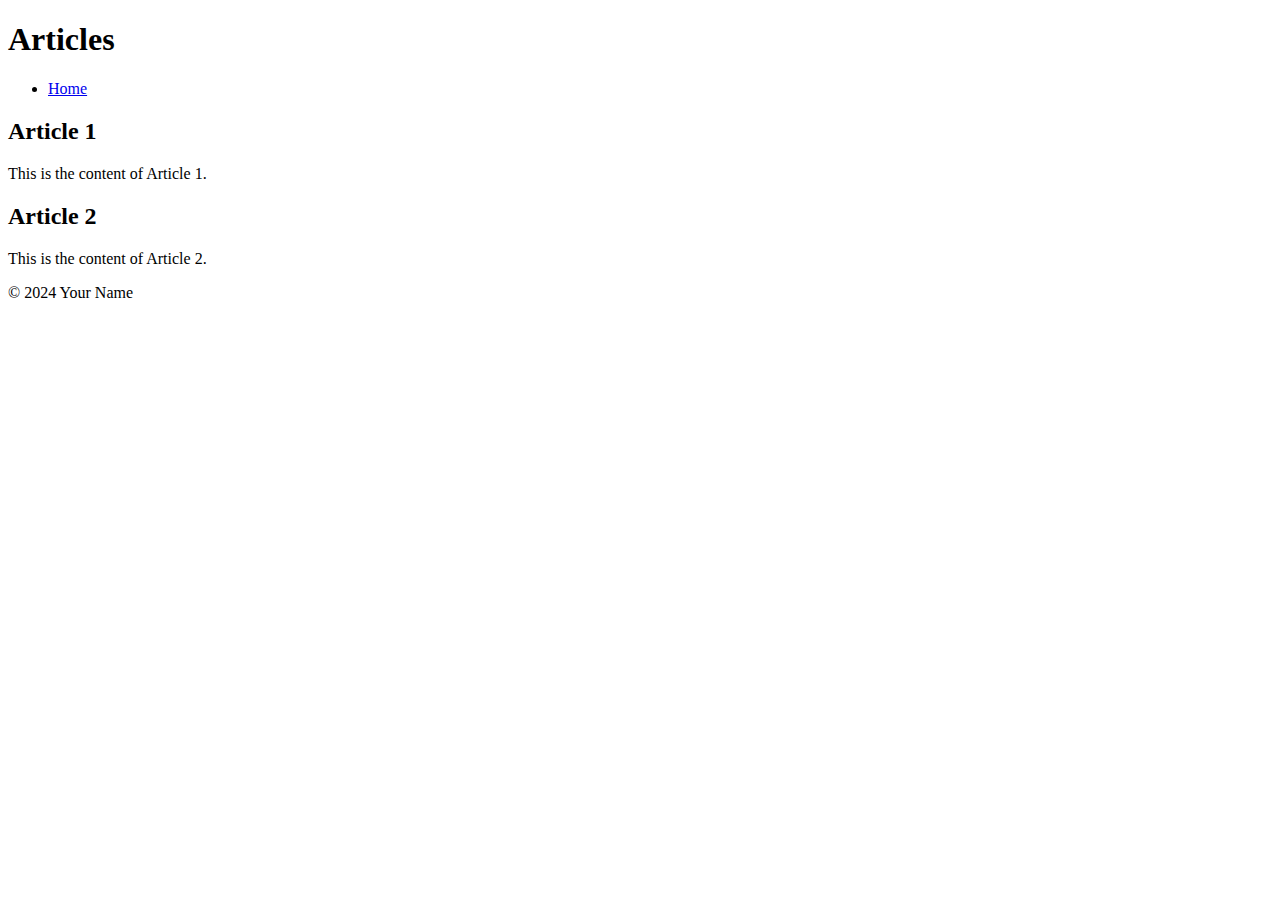
==== index.html @ ed603a65 "Create index.html" ====
<!DOCTYPE html>
<html lang="en">
<head>
    <meta charset="UTF-8">
    <meta name="viewport" content="width=device-width, initial-scale=1.0">
    <title>Articles - Your GitHub Page</title>
    <link rel="stylesheet" href="styles.css">
</head>
<body class="cyber-theme">
    <header>
        <h1>Articles</h1>
    </header>
    <nav>
        <ul>
            <li><a href="https://raw.githubusercontent.com/asifali1x/asifali/main/articles.html?token=GHSAT0AAAAAACO7HOJIWYNVWKXXC3S2CIIQZPCQPOQ">Home</a></li>
        </ul>
    </nav>
    <main>
        <h2>Article 1</h2>
        <p>This is the content of Article 1.</p>
        <h2>Article 2</h2>
        <p>This is the content of Article 2.</p>
        <!-- Add more articles as needed -->
    </main>
    <footer>
        <p>&copy; 2024 Your Name</p>
    </footer>
</body>
</html>
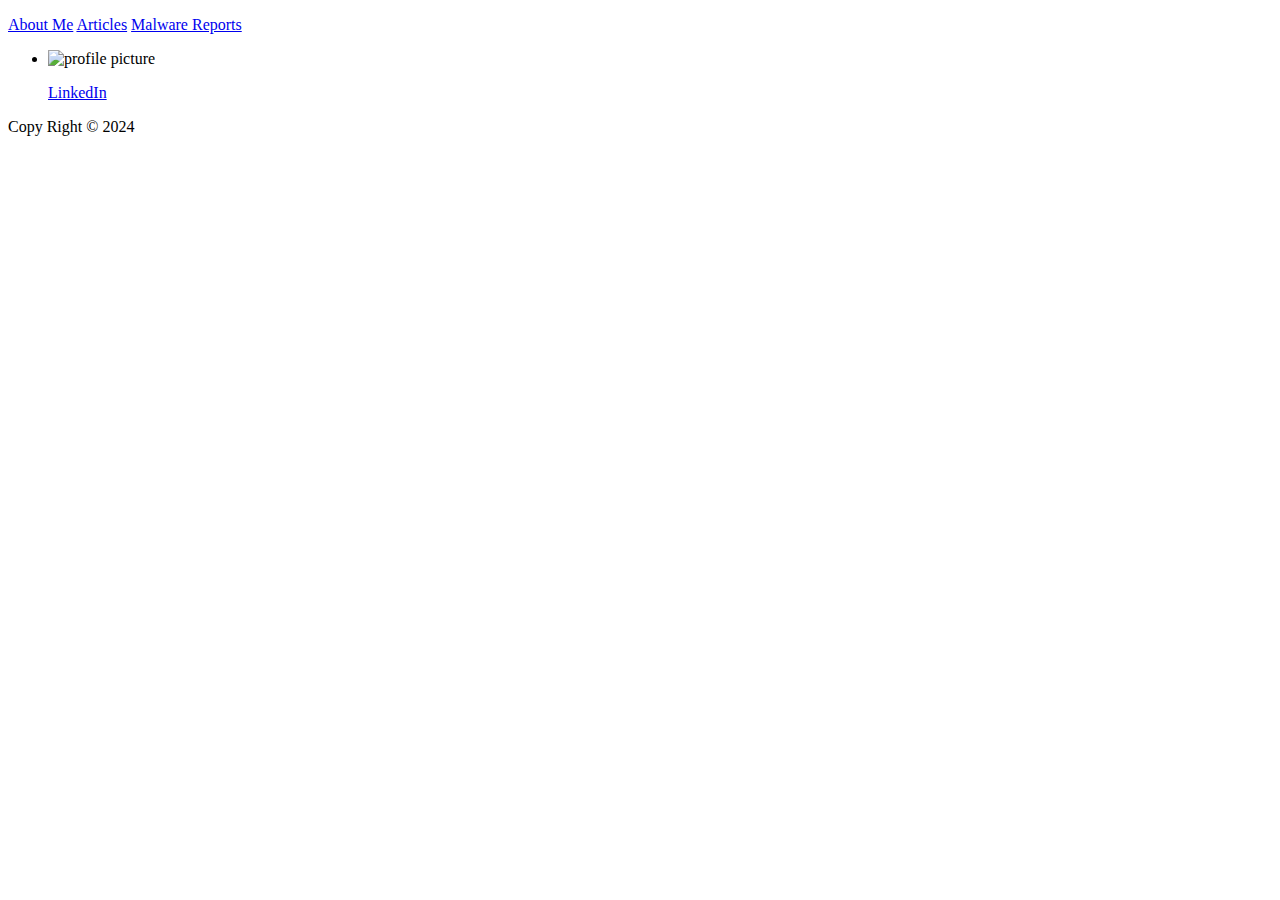
==== commit 43cac8b6: "Create index.html" ====
--- a/index.html
+++ b/index.html
@@ -1,29 +1,37 @@
 <!DOCTYPE html>
-<html lang="en">
+<html>
+
 <head>
-    <meta charset="UTF-8">
-    <meta name="viewport" content="width=device-width, initial-scale=1.0">
-    <title>Articles - Your GitHub Page</title>
-    <link rel="stylesheet" href="styles.css">
+  <meta charset="utf-8">
+  <meta name="viewport" content="width=device-width">
+  <title>About me</title>
+  <link href="style.css" rel="stylesheet" type="text/css" />
 </head>
-<body class="cyber-theme">
-    <header>
-        <h1>Articles</h1>
-    </header>
-    <nav>
-        <ul>
-            <li><a href="https://raw.githubusercontent.com/asifali1x/asifali/main/articles.html?token=GHSAT0AAAAAACO7HOJIWYNVWKXXC3S2CIIQZPCQPOQ">Home</a></li>
-        </ul>
-    </nav>
-    <main>
-        <h2>Article 1</h2>
-        <p>This is the content of Article 1.</p>
-        <h2>Article 2</h2>
-        <p>This is the content of Article 2.</p>
-        <!-- Add more articles as needed -->
-    </main>
-    <footer>
-        <p>&copy; 2024 Your Name</p>
-    </footer>
+
+<body>
+  <p id="menu">
+  <a href="#">About Me</a>
+  <a href="#">Articles</a>
+  <a href="#">Malware Reports</a>
+  </p>
+  <aside>
+    <ul>
+      <li>
+        <img src="profilepic.jfif"
+              alt="profile picture"
+        />
+        <p>
+          <a href="www.linkedin.com/in/asif-ali-">LinkedIn</a>
+        </p>
+      </li>
+    </ul>
+
+  <footer>
+    <p id="copyright">
+      Copy Right &copy; 2024</p>
+  </footer>
+
+  <script src="script.js"></script>
 </body>
+
 </html>
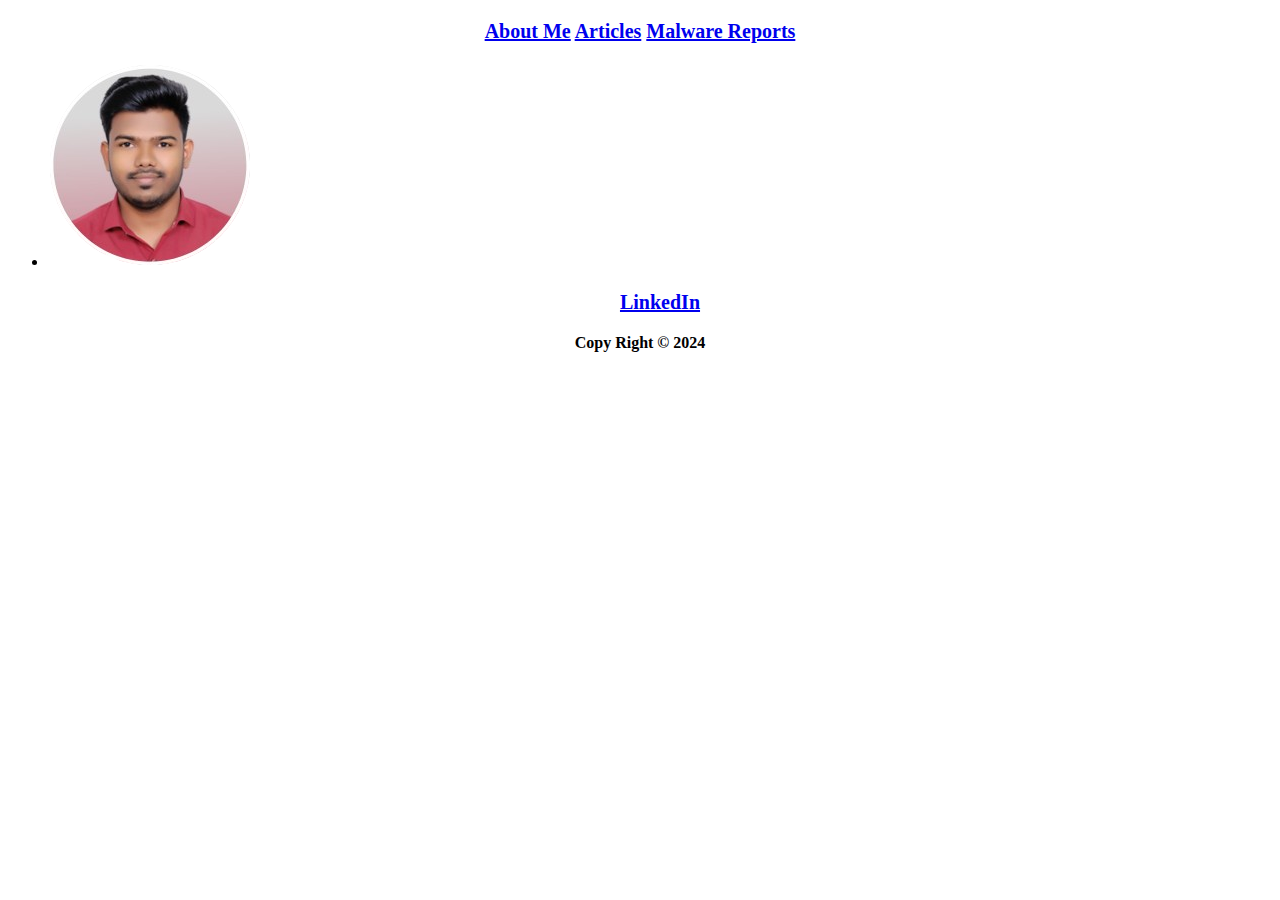
==== commit f594452b: "Update index.html" ====
--- a/index.html
+++ b/index.html
@@ -27,8 +27,7 @@
     </ul>
 
   <footer>
-    <p id="copyright">
-      Copy Right &copy; 2024</p>
+    <p id="copyright">Copy Right &copy; 2024</p>
   </footer>
 
   <script src="script.js"></script>
--- a/style.css
+++ b/style.css
@@ -0,0 +1,30 @@
+#menu{
+  font-size: 20px;
+  font-weight: bold;
+  text-align: center;
+  font-family: cambria;
+  
+}
+a:hover{
+  color: orangered;
+  font-weight: bold;
+  text-decoration: underline orangered;;
+}
+
+img{
+  width: 200px;
+  height: 200px;
+  border-radius: 50%;
+  border: 2px solid #fff;
+}
+p{
+  font-size: 20px;
+  font-weight: bold;
+  text-align: center;
+  font-family: cambria;
+}
+
+#copyright{
+  font-size: 16px;
+  font-family: cambria;
+}
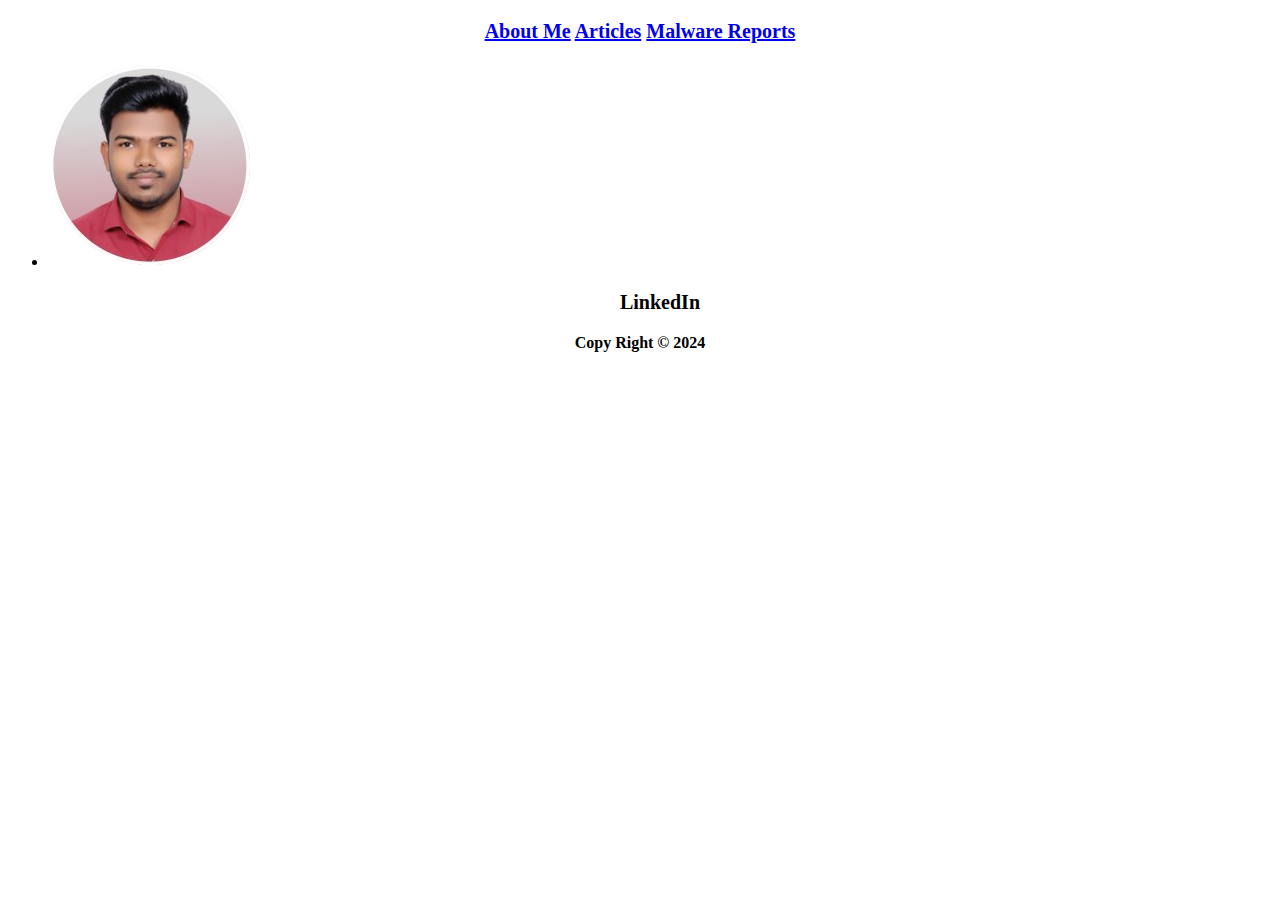
==== commit 662dc678: "Update index.html" ====
--- a/index.html
+++ b/index.html
@@ -21,7 +21,7 @@
               alt="profile picture"
         />
         <p>
-          <a href="www.linkedin.com/in/asif-ali-">LinkedIn</a>
+          <a link="www.linkedin.com/in/asif-ali-/">LinkedIn</a>
         </p>
       </li>
     </ul>
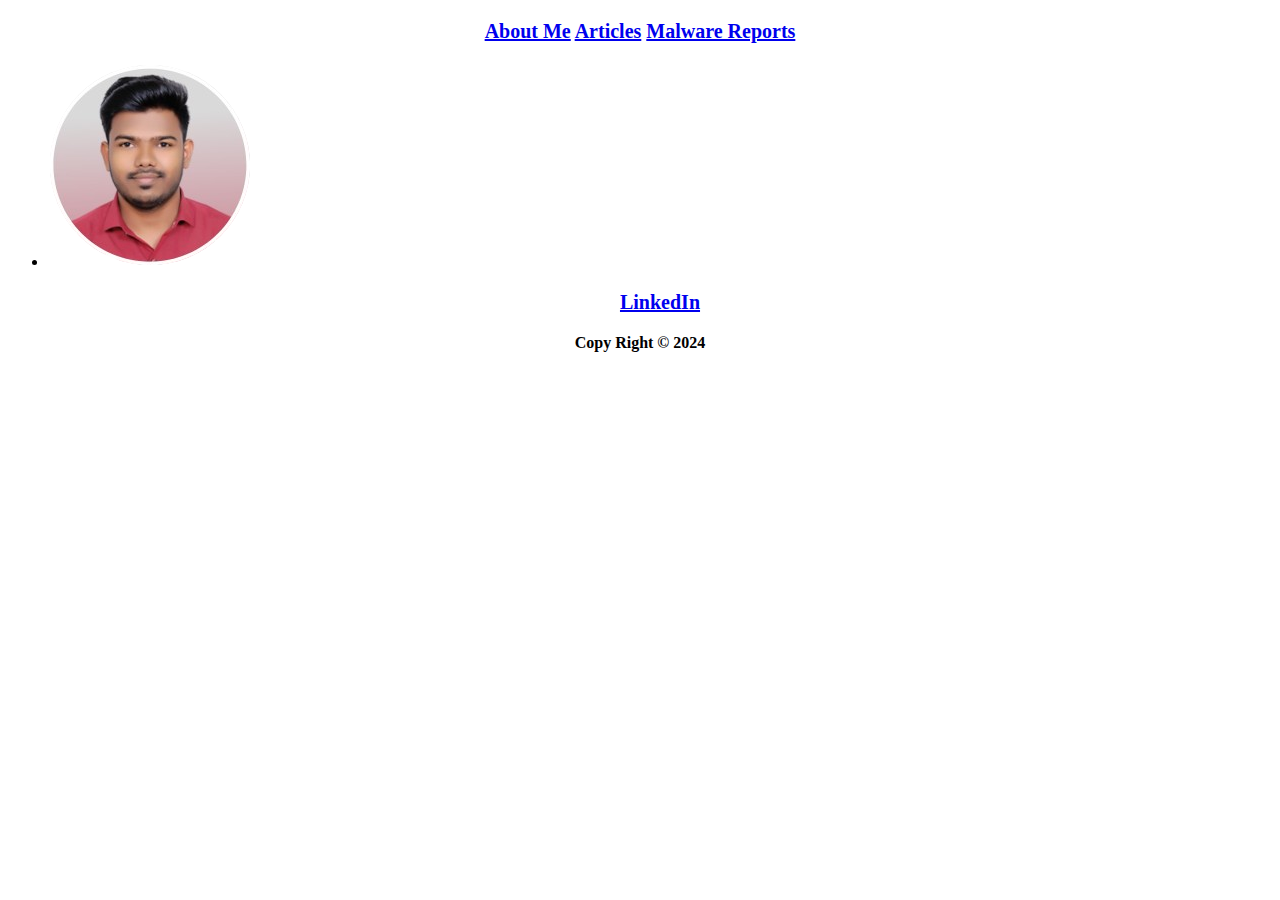
==== commit e408cabf: "Update index.html" ====
--- a/index.html
+++ b/index.html
@@ -21,7 +21,7 @@
               alt="profile picture"
         />
         <p>
-          <a link="www.linkedin.com/in/asif-ali-/">LinkedIn</a>
+          <a href="https://www.linkedin.com/in/asif-ali-/">LinkedIn</a>
         </p>
       </li>
     </ul>
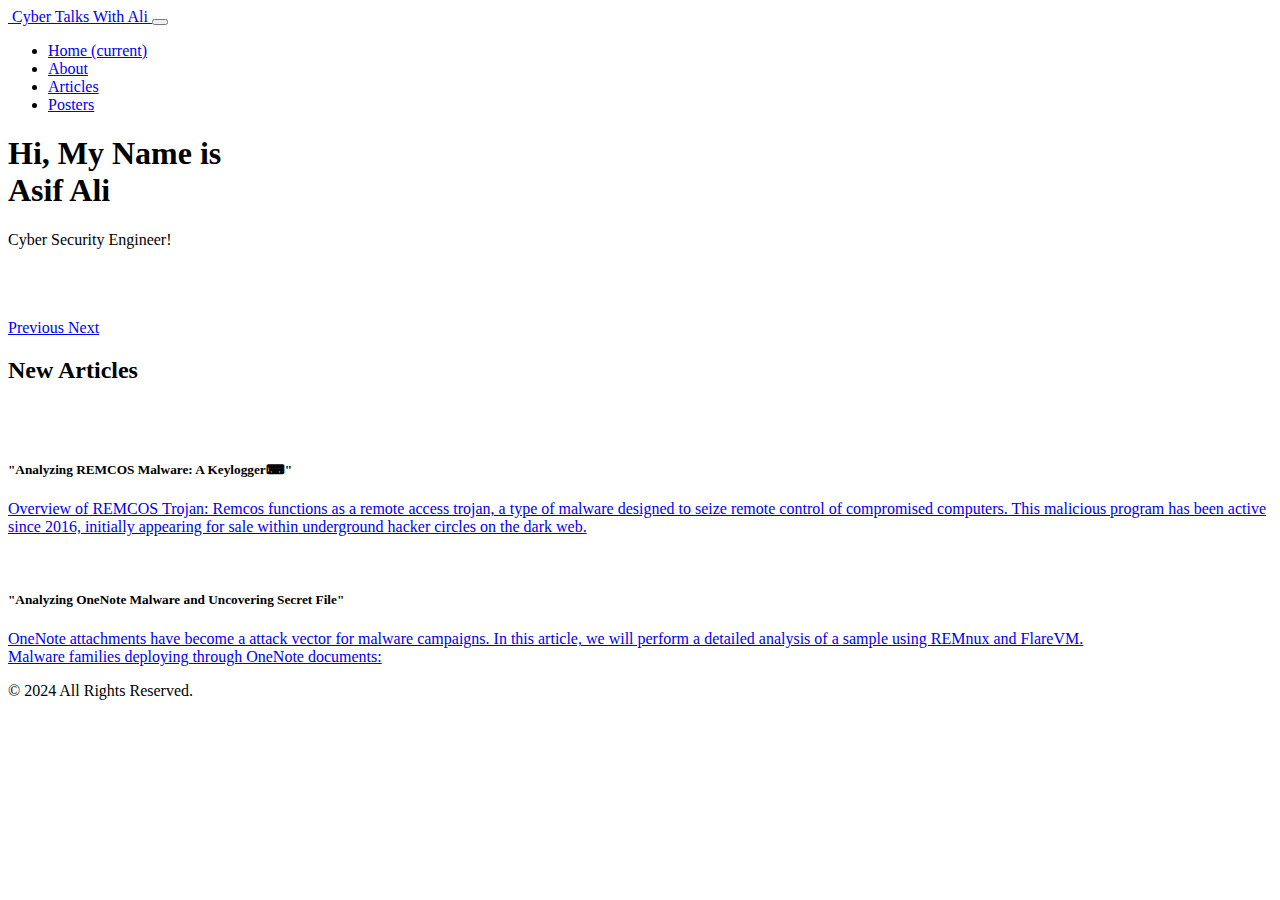
==== commit 0d7b9cf8: "Create index.html" ====
--- a/index.html
+++ b/index.html
@@ -2,35 +2,196 @@
 <html>
 
 <head>
-  <meta charset="utf-8">
-  <meta name="viewport" content="width=device-width">
-  <title>About me</title>
-  <link href="style.css" rel="stylesheet" type="text/css" />
+  <!-- Basic -->
+  <meta charset="utf-8" />
+  <meta http-equiv="X-UA-Compatible" content="IE=edge" />
+  <!-- Mobile Metas -->
+  <meta name="viewport" content="width=device-width, initial-scale=1, shrink-to-fit=no" />
+  <!-- Site Metas -->
+  <meta name="keywords" content="" />
+  <meta name="description" content="" />
+  <meta name="author" content="" />
+
+  <title>Cyber Talks With Ali</title>
+
+  <!-- slider stylesheet -->
+  <link rel="stylesheet" type="text/css" href="https://cdnjs.cloudflare.com/ajax/libs/OwlCarousel2/2.1.3/assets/owl.carousel.min.css" />
+
+  <!-- bootstrap core css -->
+  <link rel="stylesheet" type="text/css" href="css/bootstrap.css" />
+
+  <!-- fonts style -->
+  <link href="https://fonts.googleapis.com/css?family=Poppins:400,600,700&display=swap" rel="stylesheet">
+  <!-- Custom styles for this template -->
+  <link href="css/style.css" rel="stylesheet" />
+  <!-- responsive style -->
+  <link href="css/responsive.css" rel="stylesheet" />
 </head>
 
 <body>
-  <p id="menu">
-  <a href="#">About Me</a>
-  <a href="#">Articles</a>
-  <a href="#">Malware Reports</a>
-  </p>
-  <aside>
-    <ul>
-      <li>
-        <img src="profilepic.jfif"
-              alt="profile picture"
-        />
-        <p>
-          <a href="https://www.linkedin.com/in/asif-ali-/">LinkedIn</a>
-        </p>
-      </li>
-    </ul>
 
-  <footer>
-    <p id="copyright">Copy Right &copy; 2024</p>
+  <div class="hero_area">
+    <!-- header section strats -->
+    <header class="header_section">
+      <div class="container">
+        <nav class="navbar navbar-expand-lg custom_nav-container ">
+          <a class="navbar-brand" href="index.html">
+            <img src="images/logo.png" alt="">
+            <span>
+              Cyber Talks With Ali
+            </span>
+          </a>
+          <button class="navbar-toggler" type="button" data-toggle="collapse" data-target="#navbarSupportedContent" aria-controls="navbarSupportedContent" aria-expanded="false" aria-label="Toggle navigation">
+            <span class="s-1"> </span>
+            <span class="s-2"> </span>
+            <span class="s-3"> </span>
+          </button>
+
+          <div class="collapse navbar-collapse" id="navbarSupportedContent">
+            <div class="d-flex ml-auto flex-column flex-lg-row align-items-center">
+              <ul class="navbar-nav  ">
+                <li class="nav-item active">
+                  <a class="nav-link" href="index.html">Home <span class="sr-only">(current)</span></a>
+                </li>
+                <li class="nav-item">
+                  <a class="nav-link" href="about.html"> About</a>
+                </li>
+                <li class="nav-item">
+                  <a class="nav-link" href="blog.html"> Articles </a>
+                </li>
+                <li class="nav-item">
+                  <a class="nav-link" href="poster.html"> Posters </a>
+                </li>
+              </ul>
+            </div>
+          </div>
+        </nav>
+      </div>
+    </header>
+    <!-- end header section -->
+    <!-- slider section -->
+    <section class=" slider_section ">
+      <div class="container">
+        <div class="row">
+          <div class="col-md-6 ">
+            <div class="detail_box">
+              <h1>
+                Hi, My Name is<br>
+                Asif Ali<br>
+              </h1>
+              <p>
+                Cyber Security Engineer!
+              </p>
+            </div>
+          </div>
+          <div class="col-lg-5 col-md-6 offset-lg-1">
+            <div class="img_content">
+              <div class="img_container">
+                <div id="carouselExampleControls" class="carousel slide" data-ride="carousel">
+                  <div class="carousel-inner">
+                    <div class="carousel-item active">
+                      <div class="img-box">
+                        <img src="images/slider-img.jpg" alt="">
+                      </div>
+                    </div>
+                    <div class="carousel-item">
+                      <div class="img-box">
+                        <img src="images/slider-img.jpg" alt="">
+                      </div>
+                    </div>
+                    <div class="carousel-item">
+                      <div class="img-box">
+                        <img src="images/slider-img.jpg" alt="">
+                      </div>
+                    </div>
+                  </div>
+                </div>
+              </div>
+              <a class="carousel-control-prev" href="#carouselExampleControls" role="button" data-slide="prev">
+                <span class="sr-only">Previous</span>
+              </a>
+              <a class="carousel-control-next" href="#carouselExampleControls" role="button" data-slide="next">
+                <span class="sr-only">Next</span>
+              </a>
+            </div>
+
+          </div>
+        </div>
+      </div>
+    </section>
+    <!-- end slider section -->
+  </div>
+<!-- blog section -->
+
+  <section class="blog_section layout_padding">
+    <div class="container">
+      <div class="heading_container">
+        <h2>
+          New Articles
+        </h2>
+        <img src="images/plug.png" alt="">
+      </div>
+      <div class="row">
+        <div class="col-md-6">
+          <div class="box">
+            <div class="img-box">
+              <img src="images/Remcos.jpg" alt="">
+            </div>
+            <div class="detail-box">
+              <h5>
+                "Analyzing REMCOS Malware: A Keylogger⌨"
+              </h5>
+              <p>
+                <a class="articleclick" href="#">Overview of REMCOS Trojan:
+                Remcos functions as a remote access trojan, a type of malware designed to seize remote control of compromised computers. This malicious program has been active since 2016, initially appearing for sale within underground hacker circles on the dark web.</a>
+              </p>
+            </div>
+          </div>
+        </div>
+        <div class="col-md-6">
+          <div class="box">
+            <div class="img-box">
+              <img src="images/OneNote.jpg" alt="">
+            </div>
+            <div class="detail-box">
+              <h5>
+                "Analyzing OneNote Malware and Uncovering Secret File"
+              </h5>
+              <p>
+                <a class="articleclick" href="#">OneNote attachments have become a attack vector for malware campaigns. In this article, we will perform a detailed analysis of a sample using REMnux and FlareVM.<br>Malware families deploying through OneNote documents:</a> 
+              </p>
+            </div>
+          </div>
+        </div>
+      </div>
+    </div>
+  </section>
+
+  <!-- end blog section -->
+
+
+
+  
+
+
+   <!-- footer section -->
+  <footer class="container-fluid footer_section">
+    <div class="container">
+      <div class="row">
+        <div class="col-lg-7 col-md-9 mx-auto">
+          <p>
+            &copy; 2024 All Rights Reserved.
+          </p>
+        </div>
+      </div>
+    </div>
   </footer>
+  <!-- footer section -->
 
-  <script src="script.js"></script>
+
+  <script src="js/jquery-3.4.1.min.js"></script>
+  <script src="js/bootstrap.js"></script>
+
 </body>
 
 </html>
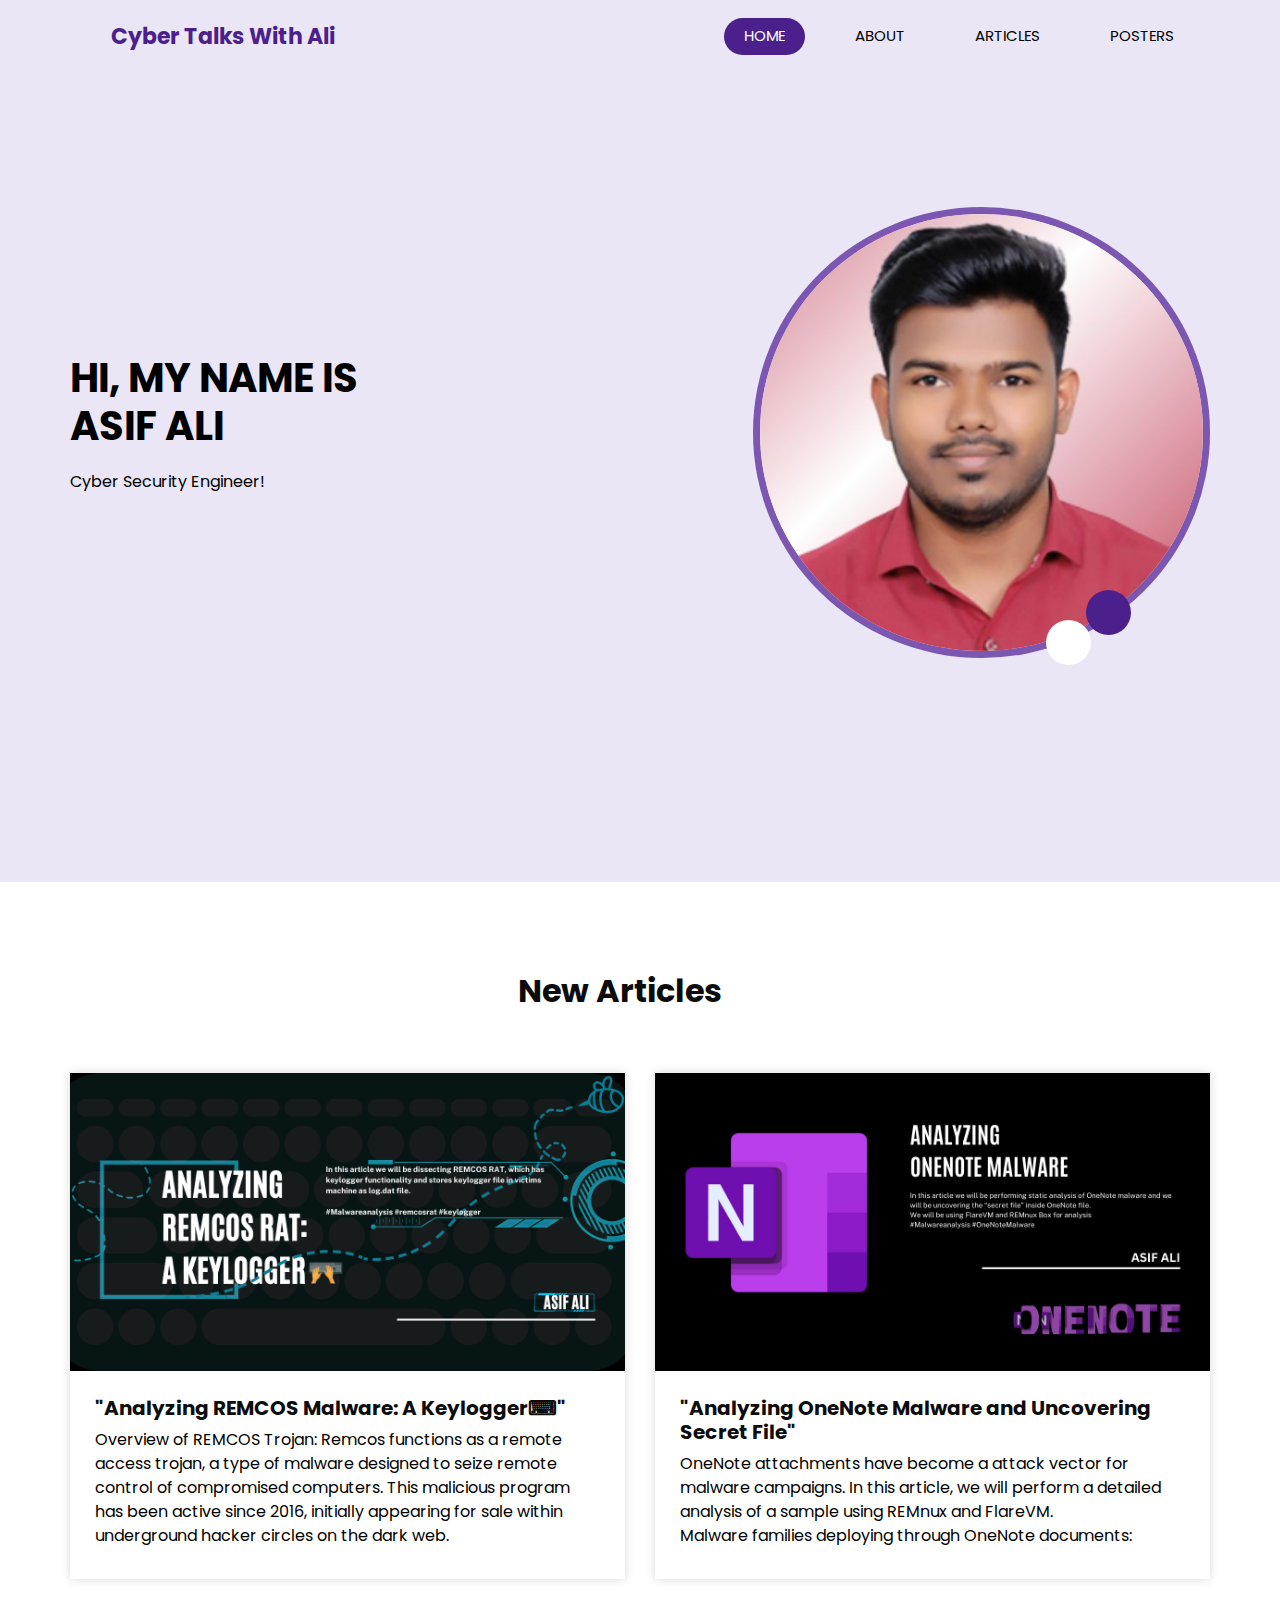
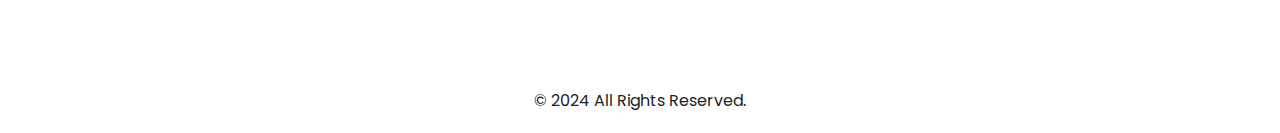
==== commit 83c05eec: "Update index.html" ====
--- a/index.html
+++ b/index.html
@@ -91,17 +91,17 @@
                   <div class="carousel-inner">
                     <div class="carousel-item active">
                       <div class="img-box">
-                        <img src="images/slider-img.jpg" alt="">
+                        <img src="images/silder-img.jpg" alt="">
                       </div>
                     </div>
                     <div class="carousel-item">
                       <div class="img-box">
-                        <img src="images/slider-img.jpg" alt="">
+                        <img src="images/silder-img.jpg" alt="">
                       </div>
                     </div>
                     <div class="carousel-item">
                       <div class="img-box">
-                        <img src="images/slider-img.jpg" alt="">
+                        <img src="images/silder-img.jpg" alt="">
                       </div>
                     </div>
                   </div>
--- a/css/style.css
+++ b/css/style.css
@@ -0,0 +1,696 @@
+body {
+  font-family: "Poppins", sans-serif;
+  color: #0c0c0c;
+  background-color: #ffffff;
+}
+
+.layout_padding {
+  padding-top: 90px;
+  padding-bottom: 90px;
+}
+
+.layout_padding2 {
+  padding-top: 45px;
+  padding-bottom: 45px;
+}
+
+.layout_padding2-top {
+  padding-top: 45px;
+}
+
+.layout_padding2-bottom {
+  padding-bottom: 45px;
+}
+
+.layout_padding-top {
+  padding-top: 90px;
+}
+
+.layout_padding-bottom {
+  padding-bottom: 90px;
+}
+
+.heading_container {
+  display: -webkit-box;
+  display: -ms-flexbox;
+  display: flex;
+  -webkit-box-pack: start;
+      -ms-flex-pack: start;
+          justify-content: flex-start;
+  -webkit-box-align: center;
+      -ms-flex-align: center;
+          align-items: center;
+  text-align: center;
+}
+
+.heading_container h2 {
+  position: relative;
+  font-weight: bold;
+  margin-right: 10px;
+}
+
+.heading_container img {
+  width: 30px;
+}
+
+/*header section*/
+.hero_area {
+  height: 98vh;
+  position: relative;
+  display: -webkit-box;
+  display: -ms-flexbox;
+  display: flex;
+  -webkit-box-orient: vertical;
+  -webkit-box-direction: normal;
+      -ms-flex-direction: column;
+          flex-direction: column;
+  background-color: #eae6f5;
+}
+
+.sub_page .hero_area {
+  height: auto;
+}
+
+.header_section .container {
+  padding: 0;
+}
+
+.header_section .nav_container {
+  margin: 0 auto;
+}
+
+.custom_nav-container .navbar-nav .nav-item .nav-link {
+  padding: 7px 20px;
+  margin: 10px 15px;
+  color: #000000;
+  text-align: center;
+  border-radius: 35px;
+  text-transform: uppercase;
+  font-size: 15px;
+}
+
+.custom_nav-container .navbar-nav .nav-item.active .nav-link, .custom_nav-container .navbar-nav .nav-item:hover .nav-link {
+  background-color: #4b208c;
+  color: #ffffff;
+}
+
+a,
+a:hover,
+a:focus {
+  text-decoration: none;
+}
+
+a:hover,
+a:focus {
+  color: initial;
+}
+
+.btn,
+.btn:focus {
+  outline: none !important;
+  -webkit-box-shadow: none;
+          box-shadow: none;
+}
+
+.custom_nav-container .nav_search-btn {
+  background-image: url(../images/search-icon.png);
+  background-size: 22px;
+  background-repeat: no-repeat;
+  background-position-y: 7px;
+  width: 35px;
+  height: 35px;
+  padding: 0;
+  border: none;
+}
+
+.navbar-brand {
+  display: -webkit-box;
+  display: -ms-flexbox;
+  display: flex;
+  -webkit-box-align: center;
+      -ms-flex-align: center;
+          align-items: center;
+}
+
+.navbar-brand img {
+  margin-right: 5px;
+  width: 35px;
+}
+
+.navbar-brand span {
+  font-size: 22px;
+  font-weight: 700;
+  color: #4b208c;
+}
+
+.custom_nav-container {
+  z-index: 99999;
+}
+
+.navbar-expand-lg .navbar-collapse {
+  -webkit-box-align: end;
+      -ms-flex-align: end;
+          align-items: flex-end;
+}
+
+.custom_nav-container .navbar-toggler {
+  outline: none;
+}
+
+.custom_nav-container .navbar-toggler {
+  padding: 0;
+  width: 37px;
+  height: 42px;
+}
+
+.custom_nav-container .navbar-toggler span {
+  display: block;
+  width: 35px;
+  height: 4px;
+  background-color: #190734;
+  margin: 7px 0;
+  -webkit-transition: all .3s;
+  transition: all .3s;
+}
+
+.custom_nav-container .navbar-toggler[aria-expanded="true"] .s-1 {
+  -webkit-transform: rotate(45deg);
+          transform: rotate(45deg);
+  margin: 0;
+  margin-bottom: -4px;
+}
+
+.custom_nav-container .navbar-toggler[aria-expanded="true"] .s-2 {
+  display: none;
+}
+
+.custom_nav-container .navbar-toggler[aria-expanded="true"] .s-3 {
+  -webkit-transform: rotate(-45deg);
+          transform: rotate(-45deg);
+  margin: 0;
+  margin-top: -4px;
+}
+
+.custom_nav-container .navbar-toggler[aria-expanded="false"] .s-1,
+.custom_nav-container .navbar-toggler[aria-expanded="false"] .s-2,
+.custom_nav-container .navbar-toggler[aria-expanded="false"] .s-3 {
+  -webkit-transform: none;
+          transform: none;
+}
+
+/*end header section*/
+/* slider section */
+.slider_section {
+  -webkit-box-flex: 1;
+      -ms-flex: 1;
+          flex: 1;
+  display: -webkit-box;
+  display: -ms-flexbox;
+  display: flex;
+  -webkit-box-align: center;
+      -ms-flex-align: center;
+          align-items: center;
+  position: relative;
+  z-index: 2;
+  color: #3b3a3a;
+  padding-bottom: 90px;
+}
+
+.slider_section .row {
+  -webkit-box-align: center;
+      -ms-flex-align: center;
+          align-items: center;
+}
+
+.slider_section .detail_box {
+  color: #000000;
+}
+
+.slider_section .detail_box h1 {
+  text-transform: uppercase;
+  font-weight: bold;
+}
+
+.slider_section .detail_box p {
+  margin-top: 20px;
+}
+
+.slider_section .detail_box a {
+  display: inline-block;
+  padding: 10px 40px;
+  background-color: #4b208c;
+  color: #ffffff;
+  border-radius: 35px;
+  margin-top: 35px;
+}
+
+.slider_section .detail_box a:hover {
+  background-color: #5625a1;
+}
+
+.slider_section .img_container {
+  border: 7px solid #7b57b2;
+  border-radius: 100%;
+  overflow: hidden;
+}
+
+.slider_section .img_container div#carouselExampleContarols {
+  width: 100%;
+  position: unset;
+}
+
+.slider_section .img_container .img-box img {
+  width: 100%;
+}
+
+.slider_section .carousel-control-prev,
+.slider_section .carousel-control-next {
+  top: initial;
+  left: initial;
+  bottom: 5%;
+  right: 10%;
+  width: 45px;
+  height: 45px;
+  border: none;
+  border-radius: 100%;
+  opacity: 1;
+  background-repeat: no-repeat;
+  background-size: 8px;
+  background-position: center;
+}
+
+.slider_section .carousel-control-prev {
+  background-image: url(../images/prev.png);
+  background-color: #ffffff;
+  -webkit-transform: translate(-85px, 30px);
+          transform: translate(-85px, 30px);
+}
+
+.slider_section .carousel-control-next {
+  background-image: url(../images/next.png);
+  background-color: #4b208c;
+  -webkit-transform: translate(-45px, 0);
+          transform: translate(-45px, 0);
+}
+
+.service_section {
+  text-align: center;
+}
+
+.service_section .heading_container {
+  -webkit-box-pack: center;
+      -ms-flex-pack: center;
+          justify-content: center;
+}
+
+.service_section .service_container {
+  display: -webkit-box;
+  display: -ms-flexbox;
+  display: flex;
+  -webkit-box-pack: center;
+      -ms-flex-pack: center;
+          justify-content: center;
+  padding: 35px 0;
+  -ms-flex-wrap: wrap;
+      flex-wrap: wrap;
+}
+
+.service_section .service_container .box {
+  margin: 25px 1%;
+  -ms-flex-preferred-size: 31%;
+      flex-basis: 31%;
+  padding: 35px 25px 25px;
+  border-radius: 15px;
+  -webkit-box-shadow: 0 0 10px 0 rgba(0, 0, 0, 0.15);
+          box-shadow: 0 0 10px 0 rgba(0, 0, 0, 0.15);
+  border-top: 15px solid transparent;
+  overflow: hidden;
+  -webkit-transition: all .1s;
+  transition: all .1s;
+}
+
+.service_section .service_container .box .img-box {
+  display: -webkit-box;
+  display: -ms-flexbox;
+  display: flex;
+  -webkit-box-pack: center;
+      -ms-flex-pack: center;
+          justify-content: center;
+  -webkit-box-align: center;
+      -ms-flex-align: center;
+          align-items: center;
+  height: 125px;
+}
+
+.service_section .service_container .box .img-box img {
+  width: 90px;
+}
+
+.service_section .service_container .box .detail-box {
+  margin-top: 25px;
+}
+
+.service_section .service_container .box .detail-box h5 {
+  color: #2e0e5f;
+  font-weight: 600;
+  position: relative;
+}
+
+.service_section .service_container .box:hover, .service_section .service_container .box.active {
+  border-top: 15px solid #512a97;
+}
+
+.service_section .btn-box {
+  display: -webkit-box;
+  display: -ms-flexbox;
+  display: flex;
+  -webkit-box-pack: center;
+      -ms-flex-pack: center;
+          justify-content: center;
+  margin-top: 25px;
+}
+
+.service_section .btn-box a {
+  display: inline-block;
+  padding: 10px 35px;
+  background-color: #4b208c;
+  color: #ffffff;
+  border-radius: 35px;
+}
+
+.service_section .btn-box a:hover {
+  background-color: #5625a1;
+}
+
+.about_section {
+  background-color: #f3f0f6;
+}
+
+.about_section .row {
+  -webkit-box-align: center;
+      -ms-flex-align: center;
+          align-items: center;
+}
+
+.about_section .img_container {
+  display: -webkit-box;
+  display: -ms-flexbox;
+  display: flex;
+  -webkit-box-orient: vertical;
+  -webkit-box-direction: normal;
+      -ms-flex-direction: column;
+          flex-direction: column;
+}
+
+.about_section .img_container .img-box {
+  border: 5px solid #7b57b2;
+  border-radius: 100%;
+  overflow: hidden;
+}
+
+.about_section .img_container .img-box.b1 {
+  width: 70%;
+}
+
+.about_section .img_container .img-box.b2 {
+  width: 50%;
+  margin-left: auto;
+  margin-top: -12%;
+}
+
+.about_section .img_container .img-box img {
+  width: 100%;
+}
+
+.about_section .detail-box {
+  margin-right: 15%;
+}
+
+.about_section .detail-box p {
+  margin-top: 25px;
+}
+
+.about_section .detail-box a {
+  display: inline-block;
+  padding: 10px 35px;
+  background-color: #4b208c;
+  color: #ffffff;
+  border-radius: 5px;
+  margin: 25px 0 45px 0;
+}
+
+.about_section .detail-box a:hover {
+  background-color: #5625a1;
+}
+
+.blog_section .heading_container {
+  -webkit-box-pack: center;
+      -ms-flex-pack: center;
+          justify-content: center;
+}
+
+.blog_section .heading_container h2::before {
+  background-color: #ffffff;
+}
+
+.blog_section .box {
+  margin-top: 55px;
+  background-color: #ffffff;
+  -webkit-box-shadow: 0 0 10px 0 rgba(0, 0, 0, 0.15);
+          box-shadow: 0 0 10px 0 rgba(0, 0, 0, 0.15);
+}
+
+.blog_section .box .img-box {
+  position: relative;
+}
+
+.blog_section .box .img-box img {
+  width: 100%;
+}
+
+.blog_section .box .detail-box {
+  padding: 25px 25px 15px;
+}
+
+.blog_section .box .detail-box h5 {
+  font-weight: bold;
+}
+
+.contact_section {
+  position: relative;
+}
+
+.contact_section form {
+  margin-top: 45px;
+  padding-right: 35px;
+}
+
+.contact_section input {
+  width: 100%;
+  border: none;
+  height: 50px;
+  margin-bottom: 25px;
+  padding-left: 25px;
+  background-color: transparent;
+  outline: none;
+  color: #101010;
+  -webkit-box-shadow: 0px 2px 5px 0px rgba(0, 0, 0, 0.16);
+  box-shadow: 0px 2px 5px 0px rgba(0, 0, 0, 0.16);
+}
+
+.contact_section input::-webkit-input-placeholder {
+  color: #737272;
+}
+
+.contact_section input:-ms-input-placeholder {
+  color: #737272;
+}
+
+.contact_section input::-ms-input-placeholder {
+  color: #737272;
+}
+
+.contact_section input::placeholder {
+  color: #737272;
+}
+
+.contact_section input.message-box {
+  height: 120px;
+}
+
+.contact_section button {
+  border: none;
+  display: inline-block;
+  padding: 12px 45px;
+  background-color: #4b208c;
+  color: #ffffff;
+  border-radius: 0px;
+  margin-top: 35px;
+}
+
+.contact_section button:hover {
+  background-color: #5625a1;
+}
+
+.contact_section .map_container {
+  height: 100%;
+  min-height: 325px;
+}
+
+.contact_section .map_container .map-responsive {
+  height: 100%;
+}
+
+.footer_bg {
+  background-image: url(../images/footer-bg.png);
+  background-size: cover;
+  background-position: top;
+}
+
+/* info section */
+.info_section {
+  background-color: #190734;
+  color: #ffffff;
+}
+
+.info_section h6 {
+  font-weight: bold;
+}
+
+.info_section .info_contact {
+  margin-top: 60px;
+  margin-bottom: 45px;
+}
+
+.info_section .info_contact .col-md-4 {
+  display: -webkit-box;
+  display: -ms-flexbox;
+  display: flex;
+  -webkit-box-pack: center;
+      -ms-flex-pack: center;
+          justify-content: center;
+}
+
+.info_section .info_contact a {
+  color: #ffffff;
+}
+
+.info_section .info_contact img {
+  max-width: 100%;
+  margin-right: 10px;
+}
+
+.info_section .info_form {
+  margin: 0 auto;
+  margin-bottom: 45px;
+}
+
+.info_section .info_form h4 {
+  text-transform: uppercase;
+  text-align: center;
+  margin-bottom: 20px;
+}
+
+.info_section .info_form form {
+  display: -webkit-box;
+  display: -ms-flexbox;
+  display: flex;
+  -webkit-box-align: center;
+      -ms-flex-align: center;
+          align-items: center;
+}
+
+.info_section .info_form form input {
+  background-color: #ffffff;
+  border: none;
+  -webkit-box-flex: 2.5;
+      -ms-flex: 2.5;
+          flex: 2.5;
+  outline: none;
+  color: #000000;
+  min-height: 42.4px;
+  padding-left: 15px;
+}
+
+.info_section .info_form form input ::-webkit-input-placeholder {
+  color: #ffffff;
+  opacity: 0.2;
+}
+
+.info_section .info_form form input :-ms-input-placeholder {
+  color: #ffffff;
+  opacity: 0.2;
+}
+
+.info_section .info_form form input ::-ms-input-placeholder {
+  color: #ffffff;
+  opacity: 0.2;
+}
+
+.info_section .info_form form input ::placeholder {
+  color: #ffffff;
+  opacity: 0.2;
+}
+
+.info_section .info_form form button {
+  -webkit-box-flex: 1;
+      -ms-flex: 1;
+          flex: 1;
+  border: none;
+  display: inline-block;
+  padding: 10px 30px;
+  background-color: #4b208c;
+  color: #ffffff;
+  border-radius: 0;
+  font-size: 15px;
+  text-transform: uppercase;
+}
+
+.info_section .info_form form button:hover {
+  background-color: #5625a1;
+}
+
+.info_section .box {
+  display: -webkit-box;
+  display: -ms-flexbox;
+  display: flex;
+}
+
+.info_section .info_social {
+  display: -webkit-box;
+  display: -ms-flexbox;
+  display: flex;
+}
+
+.info_section .info_social img {
+  width: 35px;
+  margin-right: 8px;
+}
+
+/* end info section */
+/* footer section*/
+.footer_section {
+  display: -webkit-box;
+  display: -ms-flexbox;
+  display: flex;
+  -webkit-box-pack: center;
+      -ms-flex-pack: center;
+          justify-content: center;
+  position: relative;
+}
+
+.footer_section p {
+  color: #222222;
+  margin: 0 auto;
+  text-align: center;
+  padding: 20px;
+}
+
+.footer_section p a {
+  color: #222222;
+}
+/*# sourceMappingURL=style.css.map */
+
+.articleclick{
+  color: black;
+}
--- a/css/responsive.css
+++ b/css/responsive.css
@@ -0,0 +1,118 @@
+@media (max-width: 1120px) {}
+
+@media (max-width: 992px) {
+
+  .hero_area {
+    height: auto;
+  }
+
+  .header_section {
+    padding-top: 10px;
+  }
+
+  #navbarSupportedContent {
+    margin-top: 25px;
+  }
+
+  .slider_section {
+
+    padding-top: 75px;
+    padding-bottom: 150px;
+
+  }
+
+  .about_section .img-box {
+    margin: 0 5%;
+  }
+
+  .about_section .detail-box {
+    margin-right: 5%;
+  }
+
+  .service_section .service_container .box {
+    -ms-flex-preferred-size: 48%;
+    flex-basis: 48%;
+  }
+
+  .about_section .img_container .img-box.b2 {
+    margin-top: -5%;
+  }
+
+}
+
+@media (max-width: 768px) {
+
+
+  .slider_section .detail_box {
+    text-align: center;
+  }
+
+  .slider_section .img_content {
+    margin-top: 55px;
+  }
+
+  .contact_section .map_container {
+    margin-top: 45px;
+  }
+
+  .info_section .info_contact a {
+    margin-bottom: 15px;
+  }
+
+  .info_section .info_social {
+    justify-content: center;
+  }
+
+  .service_section .service_container .box {
+    flex-basis: 98%;
+  }
+
+  .contact_section form {
+    padding-right: 0;
+  }
+
+  .info_section .info_contact a {
+    text-align: center;
+  }
+}
+
+@media (max-width: 576px) {
+  .about_section .img_container .img-box.b1 {
+    width: 80%;
+  }
+
+  .about_section .img_container .img-box.b2 {
+    width: 55%;
+  }
+
+  .info_section .info_form form {
+    flex-direction: column;
+  }
+
+  .info_section .info_form form input {
+    width: 100%;
+  }
+
+  .info_section .info_form form button {
+    margin-top: 15px;
+    padding: 10px 40px;
+  }
+}
+
+@media (max-width: 480px) {}
+
+@media (max-width: 420px) {
+
+  .slider_section .carousel-control-prev,
+  .slider_section .carousel-control-next {
+    right: 0;
+  }
+}
+
+@media (max-width: 360px) {}
+
+@media (min-width: 1200px) {
+  .container {
+    max-width: 1170px;
+  }
+,
